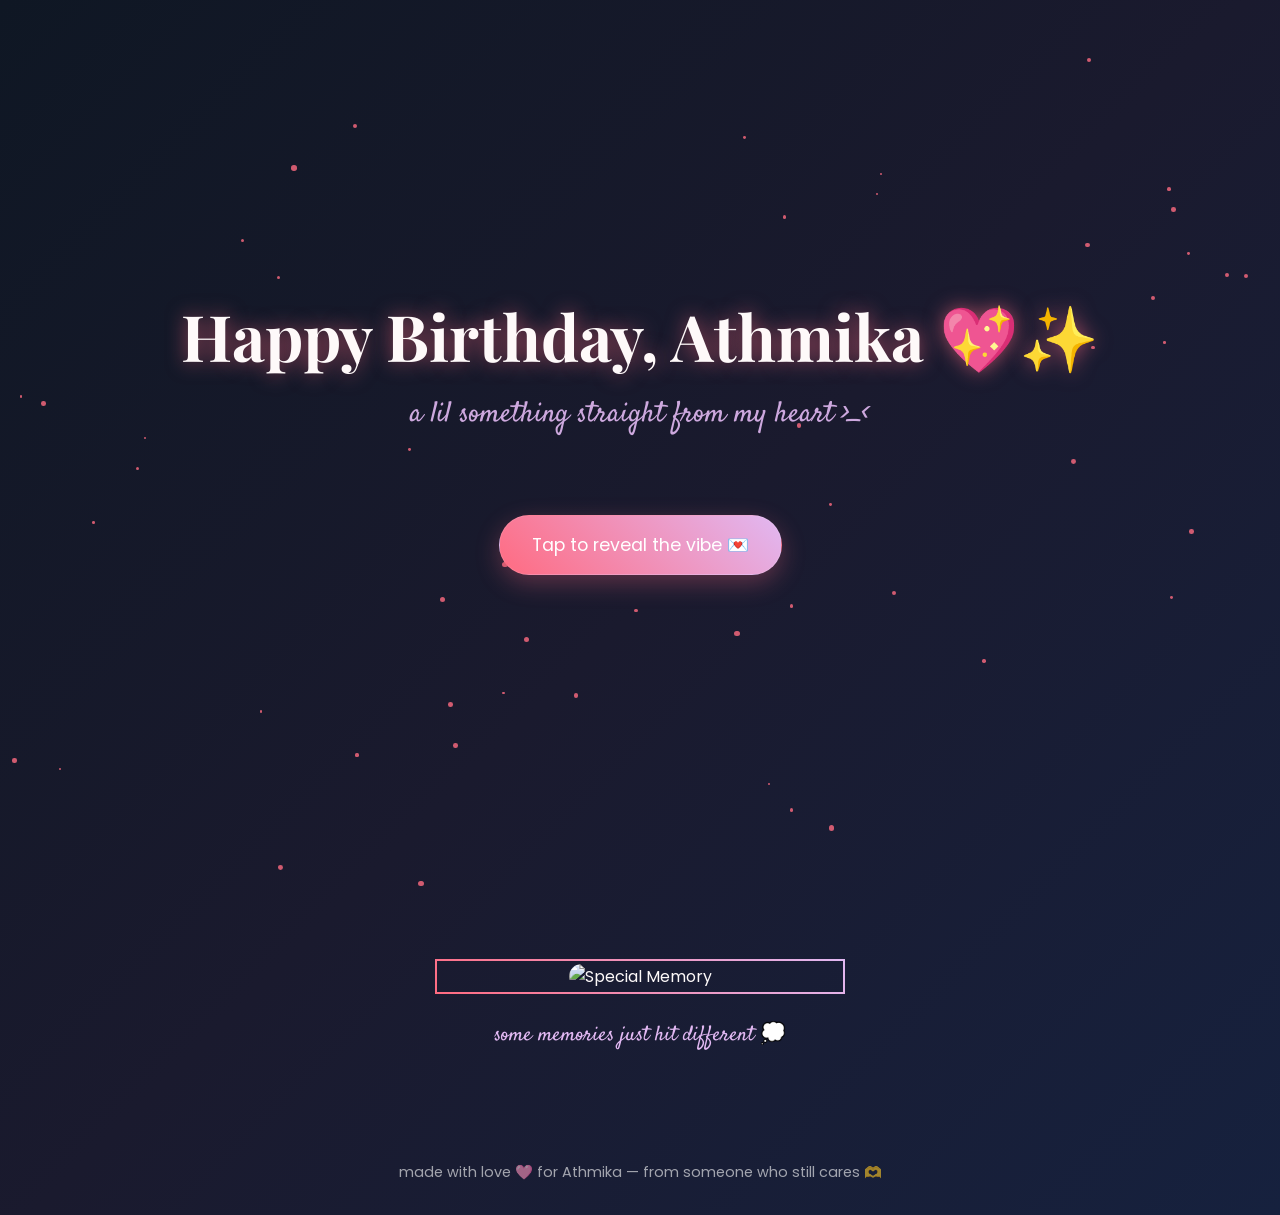
==== index.html @ b45abe1c "Add files via upload" ====
<!DOCTYPE html>
<html lang="en">
<head>
    <meta charset="UTF-8">
    <meta name="viewport" content="width=device-width, initial-scale=1.0">
    <title>Happy Birthday Athmika 💖</title>
    <link href="https://fonts.googleapis.com/css2?family=Playfair+Display:wght@400;700&family=Poppins:wght@300;400;600&family=Satisfy&display=swap" rel="stylesheet">
    <style>
        * {
            margin: 0;
            padding: 0;
            box-sizing: border-box;
        }

        body {
            font-family: 'Poppins', sans-serif;
            background: linear-gradient(135deg, #0f1724 0%, #1a1a2e 50%, #16213e 100%);
            color: #fef9f9;
            min-height: 100vh;
            overflow-x: hidden;
            position: relative;
        }

        /* Sparkle animation */
        .sparkle {
            position: absolute;
            width: 4px;
            height: 4px;
            background: rgba(255, 107, 129, 0.8);
            border-radius: 50%;
            pointer-events: none;
            animation: sparkle-float 3s ease-in-out infinite;
        }

        @keyframes sparkle-float {
            0%, 100% { transform: translateY(0) rotate(0deg); opacity: 1; }
            50% { transform: translateY(-20px) rotate(180deg); opacity: 0.5; }
        }

        /* Hero Section */
        .hero {
            min-height: 100vh;
            display: flex;
            flex-direction: column;
            justify-content: center;
            align-items: center;
            text-align: center;
            position: relative;
            padding: 2rem;
        }

        .hero-title {
            font-family: 'Playfair Display', serif;
            font-size: clamp(2.5rem, 5vw, 4rem);
            font-weight: 700;
            margin-bottom: 1rem;
            text-shadow: 0 0 20px rgba(255, 107, 129, 0.6);
            animation: glow-pulse 2s ease-in-out infinite alternate;
        }

        @keyframes glow-pulse {
            from { text-shadow: 0 0 20px rgba(255, 107, 129, 0.6); }
            to { text-shadow: 0 0 30px rgba(255, 107, 129, 0.8), 0 0 40px rgba(225, 184, 242, 0.6); }
        }

        .hero-subtitle {
            font-family: 'Satisfy', cursive;
            font-size: clamp(1.2rem, 2.5vw, 1.8rem);
            color: #e1b8f2;
            margin-bottom: 3rem;
            opacity: 0.9;
        }

        /* Reveal Button */
        .reveal-container {
            margin: 2rem 0;
        }

        .reveal-btn {
            background: linear-gradient(45deg, #ff6b81, #e1b8f2);
            border: none;
            padding: 1rem 2rem;
            font-family: 'Poppins', sans-serif;
            font-size: 1.1rem;
            color: white;
            border-radius: 50px;
            cursor: pointer;
            transition: all 0.3s ease;
            box-shadow: 0 8px 25px rgba(255, 107, 129, 0.3);
            backdrop-filter: blur(10px);
            border: 1px solid rgba(255, 255, 255, 0.1);
        }

        .reveal-btn:hover {
            transform: translateY(-2px);
            box-shadow: 0 12px 30px rgba(255, 107, 129, 0.4);
        }

        /* Message Container */
        .message-container {
            max-width: 600px;
            margin: 2rem auto;
            padding: 2rem;
            background: rgba(255, 255, 255, 0.05);
            border-radius: 20px;
            backdrop-filter: blur(20px);
            border: 1px solid rgba(255, 255, 255, 0.1);
            box-shadow: 0 8px 32px rgba(0, 0, 0, 0.3);
            display: none;
        }

        .typewriter {
            font-family: 'Poppins', sans-serif;
            font-size: 1.1rem;
            line-height: 1.6;
            color: #fef9f9;
            white-space: pre-wrap;
        }

        /* Photo Section */
        .photo-section {
            padding: 4rem 2rem;
            text-align: center;
        }

        .photo-frame {
            max-width: 400px;
            margin: 0 auto 2rem;
            position: relative;
        }

        .photo-frame img {
            width: 100%;
            height: auto;
            border-radius: 15px;
            filter: grayscale(20%);
            transition: all 0.3s ease;
        }

        .photo-frame:hover img {
            filter: grayscale(0%);
        }

        .photo-frame::before {
            content: '';
            position: absolute;
            top: -5px;
            left: -5px;
            right: -5px;
            bottom: -5px;
            border: 2px solid transparent;
            border-image: linear-gradient(45deg, #ff6b81, #e1b8f2) 1;
            border-radius: 20px;
            animation: border-glow 3s ease-in-out infinite alternate;
        }

        @keyframes border-glow {
            0% { filter: drop-shadow(0 0 10px rgba(255, 107, 129, 0.5)); }
            100% { filter: drop-shadow(0 0 20px rgba(225, 184, 242, 0.7)); }
        }

        .photo-caption {
            font-family: 'Satisfy', cursive;
            font-size: 1.3rem;
            color: #e1b8f2;
            margin-top: 1rem;
        }

        /* Confetti */
        .confetti {
            position: fixed;
            width: 10px;
            height: 10px;
            background: #ff6b81;
            z-index: 1000;
            animation: fall 3s linear forwards;
        }

        @keyframes fall {
            to { transform: translateY(100vh) rotate(360deg); opacity: 0; }
        }

        /* Footer */
        .footer {
            text-align: center;
            padding: 3rem 2rem 2rem;
            font-size: 0.9rem;
            color: rgba(255, 255, 255, 0.6);
        }

        /* Responsive */
        @media (max-width: 768px) {
            .hero {
                padding: 1rem;
            }
            
            .hero-title {
                font-size: clamp(2rem, 8vw, 3rem);
            }
            
            .message-container {
                padding: 1.5rem;
                margin: 1rem;
            }
        }
    </style>
</head>
<body>
    <!-- Sparkles will be generated by JS -->
    
    <section class="hero">
        <h1 class="hero-title">Happy Birthday, Athmika 💖✨</h1>
        <p class="hero-subtitle">a lil something straight from my heart >_<</p>
        
        <div class="reveal-container">
            <button class="reveal-btn" onclick="revealMessage()">Tap to reveal the vibe 💌</button>
        </div>
        
        <div class="message-container" id="messageContainer">
            <div class="typewriter" id="typewriter"></div>
        </div>
    </section>

    <section class="photo-section">
        <div class="photo-frame">
            <img src="https://via.placeholder.com/400x300/ff6b81/ffffff?text=Memory+Photo" alt="Special Memory">
        </div>
        <p class="photo-caption">some memories just hit different 💭</p>
    </section>

    <footer class="footer">
        made with love 🩷 for Athmika — from someone who still cares 🫶
    </footer>
    <audio id="romanticMusic" loop>
        <source src="love-romantic.mp3" type="audio/mpeg">
    </audio>
    <script>
        // Create sparkles
        function createSparkles() {
            const sparkleCount = 50;
            for (let i = 0; i < sparkleCount; i++) {
                const sparkle = document.createElement('div');
                sparkle.className = 'sparkle';
                sparkle.style.left = Math.random() * 100 + 'vw';
                sparkle.style.top = Math.random() * 100 + 'vh';
                sparkle.style.animationDelay = Math.random() * 3 + 's';
                sparkle.style.width = Math.random() * 4 + 2 + 'px';
                sparkle.style.height = sparkle.style.width;
                document.body.appendChild(sparkle);
            }
        }

        // Typewriter effect
        function typeWriter(text, element, speed = 30) {
            let i = 0;
            const timer = setInterval(() => {
                if (i < text.length) {
                    element.innerHTML += text.charAt(i);
                    i++;
                    element.scrollTop = element.scrollHeight;
                } else {
                    clearInterval(timer);
                }
            }, speed);
        }

        // Reveal message
        function revealMessage() {
            const messageContainer = document.getElementById('messageContainer');
            const typewriter = document.getElementById('typewriter');
            
            messageContainer.style.display = 'block';
            
            const message = `Hey Athmika, happy birthday 💗 I know things aren't the same between us, but I couldn't let your day slide without saying this — you still mean a lot to me. I hope this year brings you peace, glow-ups, and everything you dream of. You'll always be a special part of my story 🫶.`;
            
            typeWriter(message, typewriter);
            
            // Trigger confetti
            setTimeout(createConfetti, 1000);
            
            // Optional music
            playMusic();
        }

        // Create confetti
        function createConfetti() {
            const colors = ['#ff6b81', '#e1b8f2', '#fef9f9', '#ffd166', '#06d6a0'];
            for (let i = 0; i < 100; i++) {
                const confetti = document.createElement('div');
                confetti.className = 'confetti';
                confetti.style.left = Math.random() * 100 + 'vw';
                confetti.style.backgroundColor = colors[Math.floor(Math.random() * colors.length)];
                confetti.style.animationDuration = Math.random() * 3 + 2 + 's';
                confetti.style.width = Math.random() * 10 + 5 + 'px';
                confetti.style.height = confetti.style.width;
                document.body.appendChild(confetti);
                
                setTimeout(() => {
                    confetti.remove();
                }, 5000);
            }
        }

        // Play music (optional)
        document.addEventListener('DOMContentLoaded', () => {
    const audio = document.getElementById('romanticMusic');
    
    // Play music after user interaction (required by browsers)
    const playMusic = () => {
        audio.play().catch(e => console.log("Autoplay failed:", e));
        document.removeEventListener('click', playMusic); // Remove listener after first click
    };
    
    document.addEventListener('click', playMusic);
});

        // Initialize
        document.addEventListener('DOMContentLoaded', () => {
            createSparkles();
            
            // Add parallax effect to sparkles
            document.addEventListener('mousemove', (e) => {
                const sparkles = document.querySelectorAll('.sparkle');
                const x = e.clientX / window.innerWidth;
                const y = e.clientY / window.innerHeight;
                
                sparkles.forEach((sparkle, index) => {
                    const speed = (index % 10) * 0.5;
                    sparkle.style.transform = `translate(${x * speed}px, ${y * speed}px)`;
                });
            });
        });
    </script>
</body>
</html>
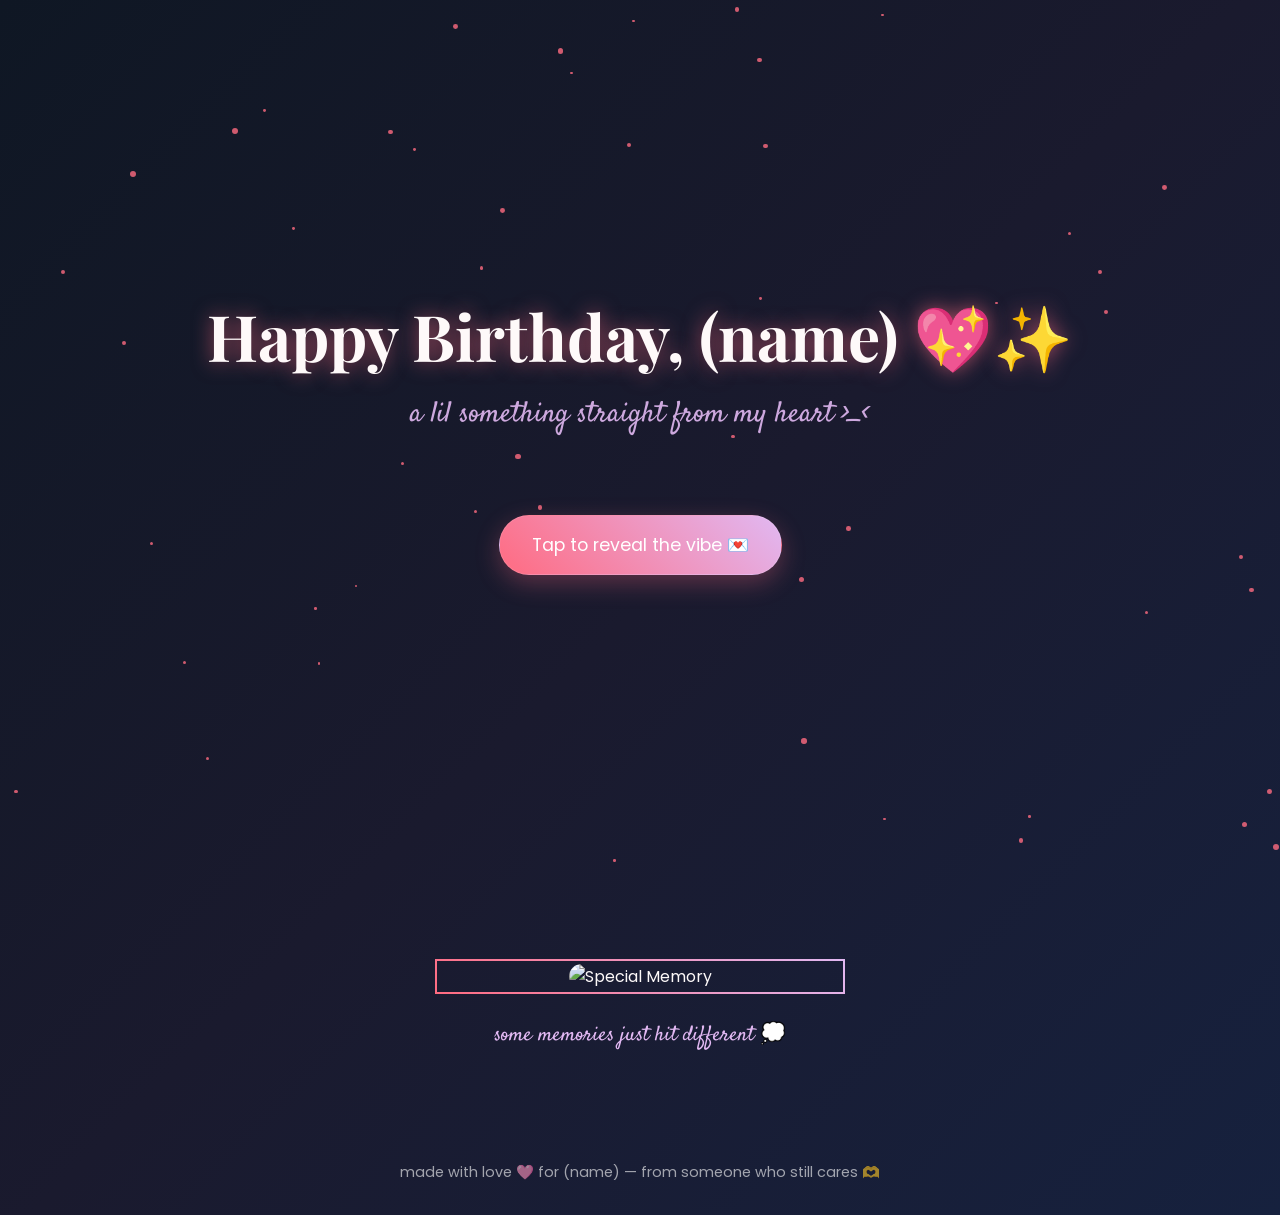
==== commit 1c628529: "Personalize birthday message for dynamic name" ====
--- a/index.html
+++ b/index.html
@@ -3,7 +3,7 @@
 <head>
     <meta charset="UTF-8">
     <meta name="viewport" content="width=device-width, initial-scale=1.0">
-    <title>Happy Birthday Athmika 💖</title>
+    <title>Happy Birthday (name) 💖</title>
     <link href="https://fonts.googleapis.com/css2?family=Playfair+Display:wght@400;700&family=Poppins:wght@300;400;600&family=Satisfy&display=swap" rel="stylesheet">
     <style>
         * {
@@ -209,7 +209,7 @@
     <!-- Sparkles will be generated by JS -->
     
     <section class="hero">
-        <h1 class="hero-title">Happy Birthday, Athmika 💖✨</h1>
+        <h1 class="hero-title">Happy Birthday, (name) 💖✨</h1>
         <p class="hero-subtitle">a lil something straight from my heart >_<</p>
         
         <div class="reveal-container">
@@ -229,7 +229,7 @@
     </section>
 
     <footer class="footer">
-        made with love 🩷 for Athmika — from someone who still cares 🫶
+        made with love 🩷 for (name) — from someone who still cares 🫶
     </footer>
     <audio id="romanticMusic" loop>
         <source src="love-romantic.mp3" type="audio/mpeg">
@@ -332,4 +332,4 @@
         });
     </script>
 </body>
-</html>+</html>
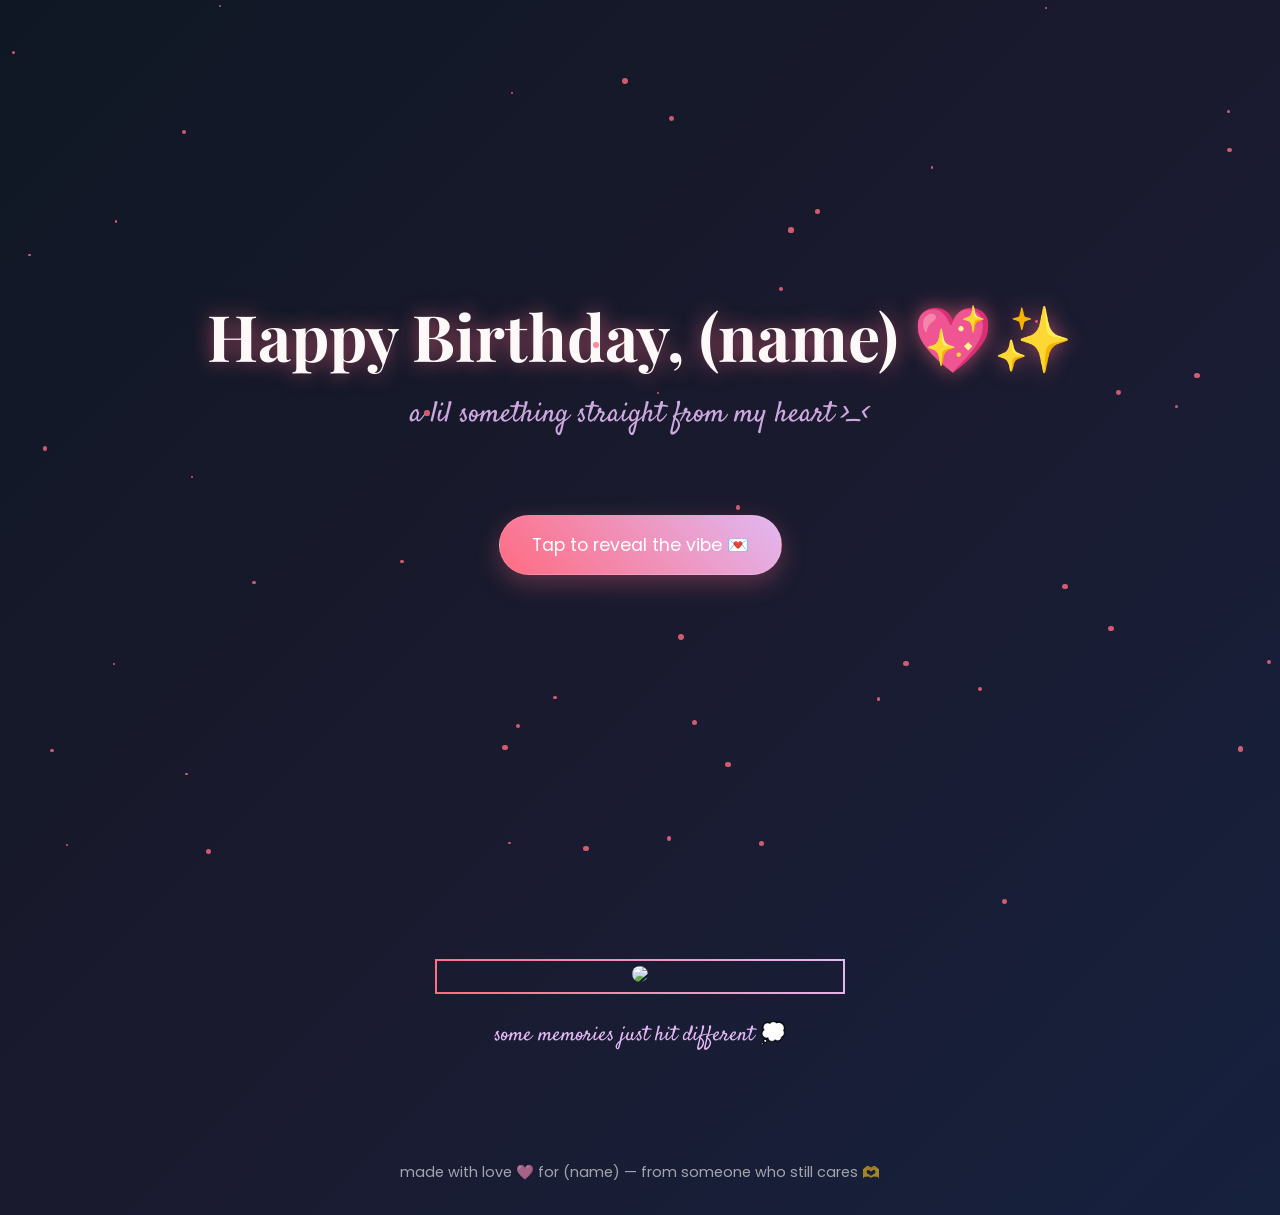
==== commit e1e523c9: "personalize birthday message" ====
--- a/index.html
+++ b/index.html
@@ -223,7 +223,7 @@
 
     <section class="photo-section">
         <div class="photo-frame">
-            <img src="https://via.placeholder.com/400x300/ff6b81/ffffff?text=Memory+Photo" alt="Special Memory">
+            <img src="https://i.pinimg.com/originals/85/1d/57/851d571c40a0a845be22ad8ea5576103.jpg">
         </div>
         <p class="photo-caption">some memories just hit different 💭</p>
     </section>
@@ -271,7 +271,7 @@
             
             messageContainer.style.display = 'block';
             
-            const message = `Hey Athmika, happy birthday 💗 I know things aren't the same between us, but I couldn't let your day slide without saying this — you still mean a lot to me. I hope this year brings you peace, glow-ups, and everything you dream of. You'll always be a special part of my story 🫶.`;
+            const message = `Hey (name), happy birthday 💗 I know things aren't the same between us, but I couldn't let your day slide without saying this — you still mean a lot to me. I hope this year brings you peace, glow-ups, and everything you dream of. You'll always be a special part of my story 🫶.`;
             
             typeWriter(message, typewriter);
             
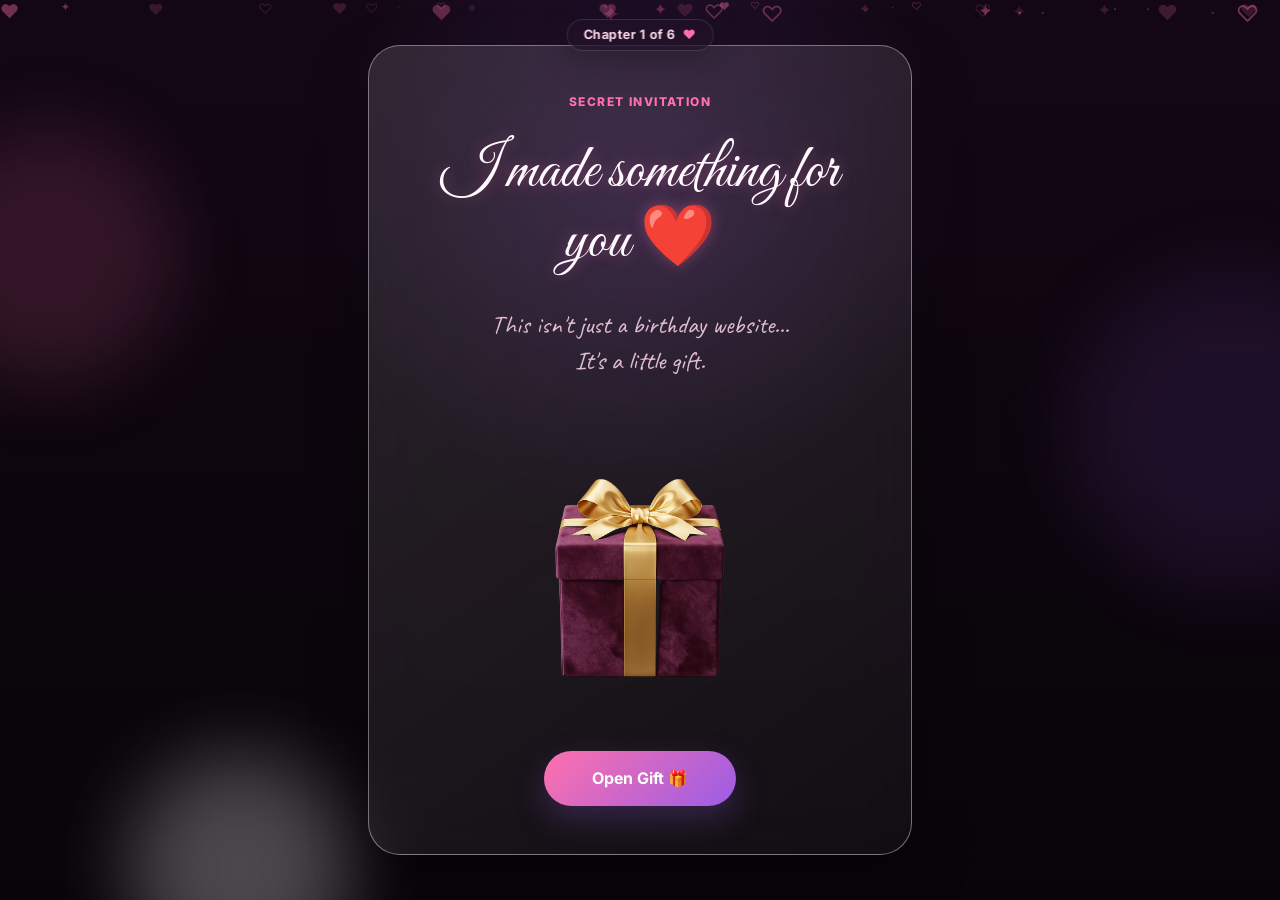
==== commit ea1ee052: "✨ Improve mobile experience, game logic, ending animations and emotional flow" ====
--- a/index.html
+++ b/index.html
@@ -1,335 +1,44 @@
 <!DOCTYPE html>
 <html lang="en">
-<head>
-    <meta charset="UTF-8">
-    <meta name="viewport" content="width=device-width, initial-scale=1.0">
-    <title>Happy Birthday (name) 💖</title>
-    <link href="https://fonts.googleapis.com/css2?family=Playfair+Display:wght@400;700&family=Poppins:wght@300;400;600&family=Satisfy&display=swap" rel="stylesheet">
-    <style>
-        * {
-            margin: 0;
-            padding: 0;
-            box-sizing: border-box;
-        }
+  <head>
+    <meta charset="UTF-8" />
+    <meta name="viewport" content="width=device-width, initial-scale=1.0" />
+    <meta
+      name="description"
+      content="I made something for you - A handcrafted emotional birthday gift journey."
+    />
+    <title>I Made Something For You ❤️</title>
+    <link rel="preconnect" href="https://fonts.googleapis.com" />
+    <link rel="preconnect" href="https://fonts.gstatic.com" crossorigin />
+    <link
+      href="https://fonts.googleapis.com/css2?family=Caveat:wght@500;600;700&family=Great+Vibes&family=Inter:wght@400;500;600;700;800&display=swap"
+      rel="stylesheet"
+    />
+    <link rel="stylesheet" href="css/shared.css" />
+    <link rel="stylesheet" href="css/invitation.css" />
+  </head>
+  <body class="is-dark">
+    <main class="journey" data-chapter="1">
+      <section class="invitation-level" aria-label="Secret invitation">
+        <div class="invitation-card">
+          <p class="level-kicker">Secret invitation</p>
+          <h1>I made something for you ❤️</h1>
+          <p class="soft-copy">This isn't just a birthday website... It's a little gift.</p>
+          
+          <button id="openGiftButton" class="gift-button" type="button" aria-label="Open gift">
+            <span class="luxury-gift" aria-hidden="true">
+              <span class="gift-glow"></span>
+              <img src="luxury_gift_box.png" class="gift-slice gift-lid-img" alt="" />
+              <img src="luxury_gift_box.png" class="gift-slice gift-body-img" alt="" />
+            </span>
+            <span class="primary-button">Open Gift 🎁</span>
+          </button>
+        </div>
+      </section>
+    </main>
 
-        body {
-            font-family: 'Poppins', sans-serif;
-            background: linear-gradient(135deg, #0f1724 0%, #1a1a2e 50%, #16213e 100%);
-            color: #fef9f9;
-            min-height: 100vh;
-            overflow-x: hidden;
-            position: relative;
-        }
-
-        /* Sparkle animation */
-        .sparkle {
-            position: absolute;
-            width: 4px;
-            height: 4px;
-            background: rgba(255, 107, 129, 0.8);
-            border-radius: 50%;
-            pointer-events: none;
-            animation: sparkle-float 3s ease-in-out infinite;
-        }
-
-        @keyframes sparkle-float {
-            0%, 100% { transform: translateY(0) rotate(0deg); opacity: 1; }
-            50% { transform: translateY(-20px) rotate(180deg); opacity: 0.5; }
-        }
-
-        /* Hero Section */
-        .hero {
-            min-height: 100vh;
-            display: flex;
-            flex-direction: column;
-            justify-content: center;
-            align-items: center;
-            text-align: center;
-            position: relative;
-            padding: 2rem;
-        }
-
-        .hero-title {
-            font-family: 'Playfair Display', serif;
-            font-size: clamp(2.5rem, 5vw, 4rem);
-            font-weight: 700;
-            margin-bottom: 1rem;
-            text-shadow: 0 0 20px rgba(255, 107, 129, 0.6);
-            animation: glow-pulse 2s ease-in-out infinite alternate;
-        }
-
-        @keyframes glow-pulse {
-            from { text-shadow: 0 0 20px rgba(255, 107, 129, 0.6); }
-            to { text-shadow: 0 0 30px rgba(255, 107, 129, 0.8), 0 0 40px rgba(225, 184, 242, 0.6); }
-        }
-
-        .hero-subtitle {
-            font-family: 'Satisfy', cursive;
-            font-size: clamp(1.2rem, 2.5vw, 1.8rem);
-            color: #e1b8f2;
-            margin-bottom: 3rem;
-            opacity: 0.9;
-        }
-
-        /* Reveal Button */
-        .reveal-container {
-            margin: 2rem 0;
-        }
-
-        .reveal-btn {
-            background: linear-gradient(45deg, #ff6b81, #e1b8f2);
-            border: none;
-            padding: 1rem 2rem;
-            font-family: 'Poppins', sans-serif;
-            font-size: 1.1rem;
-            color: white;
-            border-radius: 50px;
-            cursor: pointer;
-            transition: all 0.3s ease;
-            box-shadow: 0 8px 25px rgba(255, 107, 129, 0.3);
-            backdrop-filter: blur(10px);
-            border: 1px solid rgba(255, 255, 255, 0.1);
-        }
-
-        .reveal-btn:hover {
-            transform: translateY(-2px);
-            box-shadow: 0 12px 30px rgba(255, 107, 129, 0.4);
-        }
-
-        /* Message Container */
-        .message-container {
-            max-width: 600px;
-            margin: 2rem auto;
-            padding: 2rem;
-            background: rgba(255, 255, 255, 0.05);
-            border-radius: 20px;
-            backdrop-filter: blur(20px);
-            border: 1px solid rgba(255, 255, 255, 0.1);
-            box-shadow: 0 8px 32px rgba(0, 0, 0, 0.3);
-            display: none;
-        }
-
-        .typewriter {
-            font-family: 'Poppins', sans-serif;
-            font-size: 1.1rem;
-            line-height: 1.6;
-            color: #fef9f9;
-            white-space: pre-wrap;
-        }
-
-        /* Photo Section */
-        .photo-section {
-            padding: 4rem 2rem;
-            text-align: center;
-        }
-
-        .photo-frame {
-            max-width: 400px;
-            margin: 0 auto 2rem;
-            position: relative;
-        }
-
-        .photo-frame img {
-            width: 100%;
-            height: auto;
-            border-radius: 15px;
-            filter: grayscale(20%);
-            transition: all 0.3s ease;
-        }
-
-        .photo-frame:hover img {
-            filter: grayscale(0%);
-        }
-
-        .photo-frame::before {
-            content: '';
-            position: absolute;
-            top: -5px;
-            left: -5px;
-            right: -5px;
-            bottom: -5px;
-            border: 2px solid transparent;
-            border-image: linear-gradient(45deg, #ff6b81, #e1b8f2) 1;
-            border-radius: 20px;
-            animation: border-glow 3s ease-in-out infinite alternate;
-        }
-
-        @keyframes border-glow {
-            0% { filter: drop-shadow(0 0 10px rgba(255, 107, 129, 0.5)); }
-            100% { filter: drop-shadow(0 0 20px rgba(225, 184, 242, 0.7)); }
-        }
-
-        .photo-caption {
-            font-family: 'Satisfy', cursive;
-            font-size: 1.3rem;
-            color: #e1b8f2;
-            margin-top: 1rem;
-        }
-
-        /* Confetti */
-        .confetti {
-            position: fixed;
-            width: 10px;
-            height: 10px;
-            background: #ff6b81;
-            z-index: 1000;
-            animation: fall 3s linear forwards;
-        }
-
-        @keyframes fall {
-            to { transform: translateY(100vh) rotate(360deg); opacity: 0; }
-        }
-
-        /* Footer */
-        .footer {
-            text-align: center;
-            padding: 3rem 2rem 2rem;
-            font-size: 0.9rem;
-            color: rgba(255, 255, 255, 0.6);
-        }
-
-        /* Responsive */
-        @media (max-width: 768px) {
-            .hero {
-                padding: 1rem;
-            }
-            
-            .hero-title {
-                font-size: clamp(2rem, 8vw, 3rem);
-            }
-            
-            .message-container {
-                padding: 1.5rem;
-                margin: 1rem;
-            }
-        }
-    </style>
-</head>
-<body>
-    <!-- Sparkles will be generated by JS -->
-    
-    <section class="hero">
-        <h1 class="hero-title">Happy Birthday, (name) 💖✨</h1>
-        <p class="hero-subtitle">a lil something straight from my heart >_<</p>
-        
-        <div class="reveal-container">
-            <button class="reveal-btn" onclick="revealMessage()">Tap to reveal the vibe 💌</button>
-        </div>
-        
-        <div class="message-container" id="messageContainer">
-            <div class="typewriter" id="typewriter"></div>
-        </div>
-    </section>
-
-    <section class="photo-section">
-        <div class="photo-frame">
-            <img src="https://i.pinimg.com/originals/85/1d/57/851d571c40a0a845be22ad8ea5576103.jpg">
-        </div>
-        <p class="photo-caption">some memories just hit different 💭</p>
-    </section>
-
-    <footer class="footer">
-        made with love 🩷 for (name) — from someone who still cares 🫶
-    </footer>
-    <audio id="romanticMusic" loop>
-        <source src="love-romantic.mp3" type="audio/mpeg">
-    </audio>
-    <script>
-        // Create sparkles
-        function createSparkles() {
-            const sparkleCount = 50;
-            for (let i = 0; i < sparkleCount; i++) {
-                const sparkle = document.createElement('div');
-                sparkle.className = 'sparkle';
-                sparkle.style.left = Math.random() * 100 + 'vw';
-                sparkle.style.top = Math.random() * 100 + 'vh';
-                sparkle.style.animationDelay = Math.random() * 3 + 's';
-                sparkle.style.width = Math.random() * 4 + 2 + 'px';
-                sparkle.style.height = sparkle.style.width;
-                document.body.appendChild(sparkle);
-            }
-        }
-
-        // Typewriter effect
-        function typeWriter(text, element, speed = 30) {
-            let i = 0;
-            const timer = setInterval(() => {
-                if (i < text.length) {
-                    element.innerHTML += text.charAt(i);
-                    i++;
-                    element.scrollTop = element.scrollHeight;
-                } else {
-                    clearInterval(timer);
-                }
-            }, speed);
-        }
-
-        // Reveal message
-        function revealMessage() {
-            const messageContainer = document.getElementById('messageContainer');
-            const typewriter = document.getElementById('typewriter');
-            
-            messageContainer.style.display = 'block';
-            
-            const message = `Hey (name), happy birthday 💗 I know things aren't the same between us, but I couldn't let your day slide without saying this — you still mean a lot to me. I hope this year brings you peace, glow-ups, and everything you dream of. You'll always be a special part of my story 🫶.`;
-            
-            typeWriter(message, typewriter);
-            
-            // Trigger confetti
-            setTimeout(createConfetti, 1000);
-            
-            // Optional music
-            playMusic();
-        }
-
-        // Create confetti
-        function createConfetti() {
-            const colors = ['#ff6b81', '#e1b8f2', '#fef9f9', '#ffd166', '#06d6a0'];
-            for (let i = 0; i < 100; i++) {
-                const confetti = document.createElement('div');
-                confetti.className = 'confetti';
-                confetti.style.left = Math.random() * 100 + 'vw';
-                confetti.style.backgroundColor = colors[Math.floor(Math.random() * colors.length)];
-                confetti.style.animationDuration = Math.random() * 3 + 2 + 's';
-                confetti.style.width = Math.random() * 10 + 5 + 'px';
-                confetti.style.height = confetti.style.width;
-                document.body.appendChild(confetti);
-                
-                setTimeout(() => {
-                    confetti.remove();
-                }, 5000);
-            }
-        }
-
-        // Play music (optional)
-        document.addEventListener('DOMContentLoaded', () => {
-    const audio = document.getElementById('romanticMusic');
-    
-    // Play music after user interaction (required by browsers)
-    const playMusic = () => {
-        audio.play().catch(e => console.log("Autoplay failed:", e));
-        document.removeEventListener('click', playMusic); // Remove listener after first click
-    };
-    
-    document.addEventListener('click', playMusic);
-});
-
-        // Initialize
-        document.addEventListener('DOMContentLoaded', () => {
-            createSparkles();
-            
-            // Add parallax effect to sparkles
-            document.addEventListener('mousemove', (e) => {
-                const sparkles = document.querySelectorAll('.sparkle');
-                const x = e.clientX / window.innerWidth;
-                const y = e.clientY / window.innerHeight;
-                
-                sparkles.forEach((sparkle, index) => {
-                    const speed = (index % 10) * 0.5;
-                    sparkle.style.transform = `translate(${x * speed}px, ${y * speed}px)`;
-                });
-            });
-        });
-    </script>
-</body>
+    <script src="js/config.js"></script>
+    <script src="js/shared.js"></script>
+    <script src="js/invitation.js"></script>
+  </body>
 </html>
--- a/css/shared.css
+++ b/css/shared.css
@@ -0,0 +1,295 @@
+:root {
+  --pink: #ff70ad;
+  --blush: #ffd8ea;
+  --lavender: #d9b8ff;
+  --purple: #9b5de5;
+  --deep: #140816;
+  --deep-soft: #211126;
+  --paper: #fffaf5;
+  --ink: #3e2647;
+  --muted: #806888;
+  --white: #fffaff;
+  --glass: rgba(255, 255, 255, 0.22);
+  --glass-border: rgba(255, 255, 255, 0.4);
+  --shadow: 0 1.8rem 4.5rem rgba(90, 35, 110, 0.18);
+}
+
+* {
+  box-sizing: border-box;
+}
+
+html {
+  scroll-behavior: smooth;
+  height: 100%;
+}
+
+body {
+  margin: 0;
+  min-height: 100svh;
+  overflow-x: hidden;
+  color: var(--ink);
+  font-family: "Inter", system-ui, -apple-system, sans-serif;
+  background:
+    radial-gradient(circle at 16% 12%, rgba(255, 216, 234, 0.9), transparent 20rem),
+    radial-gradient(circle at 84% 6%, rgba(217, 184, 255, 0.72), transparent 22rem),
+    linear-gradient(145deg, #fff8fc 0%, #ffe5f2 46%, #f4e5ff 100%);
+  transition: background 1s ease;
+}
+
+body.is-dark {
+  color: var(--white);
+  background:
+    radial-gradient(circle at 50% 20%, rgba(155, 93, 229, 0.18), transparent 20rem),
+    linear-gradient(180deg, #130714 0%, #080509 100%);
+}
+
+button, a {
+  font: inherit;
+  color: inherit;
+  text-decoration: none;
+}
+
+/* Ambient Layer */
+.ambient,
+.particle-layer {
+  position: fixed;
+  inset: 0;
+  overflow: hidden;
+  pointer-events: none;
+}
+
+.ambient {
+  z-index: 0;
+}
+
+.particle-layer {
+  z-index: 1;
+}
+
+.aura {
+  position: absolute;
+  border-radius: 999px;
+  filter: blur(40px);
+  opacity: 0.6;
+  animation: auraDrift 16s ease-in-out infinite alternate;
+}
+
+.aura-one {
+  width: 16rem;
+  height: 16rem;
+  left: -5rem;
+  top: 8rem;
+  background: rgba(255, 112, 173, 0.3);
+}
+
+.aura-two {
+  width: 20rem;
+  height: 20rem;
+  right: -7rem;
+  top: 25%;
+  background: rgba(155, 93, 229, 0.24);
+  animation-delay: -4s;
+}
+
+.aura-three {
+  width: 14rem;
+  height: 14rem;
+  left: 20%;
+  bottom: -5rem;
+  background: rgba(255, 255, 255, 0.6);
+  animation-delay: -8s;
+}
+
+.particle {
+  position: absolute;
+  color: rgba(255, 112, 173, 0.6);
+  font-size: 0.85rem;
+  animation: floatParticle linear infinite;
+}
+
+/* Glassmorphism Capsule Button */
+.primary-button,
+.secondary-button {
+  min-width: 12rem;
+  min-height: 3.4rem;
+  display: inline-flex;
+  align-items: center;
+  justify-content: center;
+  gap: 0.5rem;
+  border: 0;
+  border-radius: 999px;
+  color: white;
+  font-weight: 700;
+  font-size: 1rem;
+  background: linear-gradient(135deg, var(--pink), var(--purple));
+  box-shadow: 0 0.8rem 2rem rgba(155, 93, 229, 0.25);
+  cursor: pointer;
+  transition: transform 0.3s cubic-bezier(0.175, 0.885, 0.32, 1.275), box-shadow 0.3s ease;
+  user-select: none;
+}
+
+.primary-button:hover,
+.secondary-button:hover {
+  transform: translateY(-3px) scale(1.03);
+  box-shadow: 0 1.2rem 2.5rem rgba(155, 93, 229, 0.35);
+}
+
+.primary-button:active,
+.secondary-button:active {
+  transform: translateY(-1px) scale(0.98);
+}
+
+.secondary-button:focus-visible,
+.primary-button:focus-visible {
+  outline: 3px solid rgba(155, 93, 229, 0.48);
+  outline-offset: 6px;
+}
+
+/* Progress Indicator */
+.progress-indicator {
+  position: fixed;
+  top: 1.2rem;
+  left: 50%;
+  transform: translateX(-50%);
+  z-index: 1000;
+  display: flex;
+  align-items: center;
+  gap: 0.5rem;
+  padding: 0.45rem 1rem;
+  border-radius: 999px;
+  background: rgba(255, 255, 255, 0.25);
+  border: 1px solid rgba(255, 255, 255, 0.4);
+  backdrop-filter: blur(16px);
+  -webkit-backdrop-filter: blur(16px);
+  box-shadow: 0 0.5rem 2rem rgba(90, 35, 110, 0.08);
+  font-size: 0.8rem;
+  font-weight: 700;
+  color: #724c7a;
+  letter-spacing: 0.03em;
+  pointer-events: none;
+  animation: arriveSoftly 800ms ease both;
+}
+
+body.is-dark .progress-indicator {
+  color: var(--blush);
+  background: rgba(33, 17, 38, 0.5);
+  border: 1px solid rgba(255, 255, 255, 0.12);
+  box-shadow: 0 0.5rem 2rem rgba(0, 0, 0, 0.3);
+}
+
+/* Page Transition Overlay */
+.page-transition-overlay {
+  position: fixed;
+  inset: 0;
+  background: #140816;
+  z-index: 9999;
+  opacity: 1; /* Starts full screen cover, fades out on load */
+  pointer-events: all;
+  transition: opacity 0.8s cubic-bezier(0.25, 1, 0.5, 1);
+}
+
+.page-transition-overlay.is-loaded {
+  opacity: 0;
+  pointer-events: none;
+}
+
+.page-transition-overlay.is-exiting {
+  opacity: 1;
+  pointer-events: all;
+}
+
+/* Main Container Transition */
+main.journey {
+  position: relative;
+  z-index: 2;
+  opacity: 0;
+  transform: translateY(15px);
+  transition: opacity 0.8s cubic-bezier(0.25, 1, 0.5, 1), transform 0.8s cubic-bezier(0.25, 1, 0.5, 1);
+}
+
+main.journey.is-active {
+  opacity: 1;
+  transform: translateY(0);
+}
+
+/* Ambient Animations */
+@keyframes auraDrift {
+  0% {
+    transform: translate3d(0, 0, 0) scale(1);
+  }
+  100% {
+    transform: translate3d(1.5rem, -1.5rem, 0) scale(1.08);
+  }
+}
+
+@keyframes floatParticle {
+  from {
+    opacity: 0;
+    transform: translateY(105vh) rotate(0deg);
+  }
+  15%, 85% {
+    opacity: 0.8;
+  }
+  to {
+    opacity: 0;
+    transform: translateY(-10vh) rotate(360deg);
+  }
+}
+
+@keyframes arriveSoftly {
+  from {
+    opacity: 0;
+    transform: translate(-50%, -10px);
+  }
+  to {
+    opacity: 1;
+    transform: translate(-50%, 0);
+  }
+}
+
+/* Base mobile-first aura sizes */
+.aura-one {
+  width: 10rem;
+  height: 10rem;
+  left: -3rem;
+  top: 5rem;
+  background: rgba(255, 112, 173, 0.25);
+}
+
+.aura-two {
+  width: 12rem;
+  height: 12rem;
+  right: -4rem;
+  top: 30%;
+  background: rgba(155, 93, 229, 0.2);
+  animation-delay: -4s;
+}
+
+.aura-three {
+  width: 8rem;
+  height: 8rem;
+  left: 10%;
+  bottom: -3rem;
+  background: rgba(255, 255, 255, 0.45);
+  animation-delay: -8s;
+}
+
+/* Tablet & Desktop upscale */
+@media (min-width: 768px) {
+  .aura-one { width: 16rem; height: 16rem; left: -5rem; top: 8rem; }
+  .aura-two { width: 20rem; height: 20rem; right: -7rem; }
+  .aura-three { width: 14rem; height: 14rem; bottom: -5rem; }
+}
+
+/* Respect user preferences for reduced motion */
+@media (prefers-reduced-motion: reduce) {
+  *, ::before, ::after {
+    animation-delay: -1ms !important;
+    animation-duration: 1ms !important;
+    animation-iteration-count: 1 !important;
+    background-attachment: initial !important;
+    scroll-behavior: auto !important;
+    transition-duration: 0s !important;
+    transition-delay: 0s !important;
+  }
+}
--- a/css/invitation.css
+++ b/css/invitation.css
@@ -0,0 +1,193 @@
+.invitation-level {
+  min-height: 100svh;
+  display: grid;
+  place-items: center;
+  padding: 1rem;
+  position: relative;
+  z-index: 2;
+}
+
+.invitation-card {
+  width: min(100%, 24rem);
+  min-height: auto;
+  display: flex;
+  flex-direction: column;
+  justify-content: center;
+  align-items: center;
+  gap: clamp(1.2rem, 5vw, 1.8rem);
+  padding: clamp(1.5rem, 6vw, 3rem) clamp(1.2rem, 5vw, 2.2rem);
+  text-align: center;
+  border-radius: 2rem;
+  border: 1px solid var(--glass-border);
+  background: linear-gradient(145deg, rgba(255, 255, 255, 0.12), rgba(255, 255, 255, 0.04));
+  box-shadow: 0 1.5rem 3.5rem rgba(0, 0, 0, 0.35);
+  backdrop-filter: blur(28px);
+  -webkit-backdrop-filter: blur(28px);
+  animation: cardArrive 1.2s cubic-bezier(0.25, 1, 0.5, 1) both;
+}
+
+.level-kicker {
+  margin: 0;
+  color: var(--pink);
+  font-size: 0.75rem;
+  font-weight: 800;
+  letter-spacing: 0.12em;
+  text-transform: uppercase;
+}
+
+h1 {
+  font-family: "Great Vibes", cursive;
+  font-size: clamp(2.4rem, 11vw, 3.8rem);
+  font-weight: 400;
+  margin: 0;
+  line-height: 1.15;
+  color: var(--white);
+  text-shadow: 0 0 15px rgba(255, 112, 173, 0.35);
+}
+
+.soft-copy {
+  margin: 0;
+  color: var(--blush);
+  opacity: 0.85;
+  font-size: clamp(1.3rem, 5vw, 1.6rem);
+  line-height: 1.4;
+  max-width: 25ch;
+  font-family: "Caveat", cursive;
+}
+
+.gift-button {
+  display: flex;
+  flex-direction: column;
+  align-items: center;
+  gap: clamp(1rem, 4vw, 1.5rem);
+  border: 0;
+  background: transparent;
+  cursor: pointer;
+  margin-top: 0.5rem;
+  padding: 0;
+  width: 100%;
+}
+
+/* Premium Luxury Sliced Gift Box Container */
+.luxury-gift {
+  position: relative;
+  display: block;
+  width: clamp(12rem, 48vw, 15.5rem);
+  height: clamp(12rem, 48vw, 15.5rem);
+  aspect-ratio: 1;
+  margin: 0 auto;
+}
+
+.gift-slice {
+  position: absolute;
+  inset: 0;
+  width: 100%;
+  height: 100%;
+  object-fit: contain;
+  transition: transform 1.8s cubic-bezier(0.25, 1, 0.3, 1), opacity 1.4s ease;
+  pointer-events: none;
+}
+
+/* Precise Slice Coordinates based on gold bow & box structure */
+.gift-lid-img {
+  clip-path: inset(0 0 48.5% 0); /* Holds top 51.5% (the lid and the golden bow) */
+  z-index: 3;
+  transform-origin: 15% 50%;
+}
+
+.gift-body-img {
+  clip-path: inset(51.5% 0 0 0); /* Holds bottom 48.5% (the velvet body) */
+  z-index: 1;
+}
+
+/* Warm Golden Glow from Inside */
+.gift-glow {
+  position: absolute;
+  top: 51.5%;
+  left: 50%;
+  transform: translate(-50%, -50%) scale(0.1);
+  width: 60%;
+  height: 35%;
+  border-radius: 50%;
+  background: radial-gradient(circle, rgba(255, 195, 75, 0.95) 0%, rgba(255, 112, 173, 0.4) 45%, transparent 70%);
+  filter: blur(8px);
+  opacity: 0;
+  z-index: 2;
+  transition: transform 2s cubic-bezier(0.25, 1, 0.3, 1), opacity 1.5s ease;
+  pointer-events: none;
+}
+
+/* Sparkles upward drift animation */
+.gold-sparkle {
+  position: absolute;
+  top: 50%;
+  left: 50%;
+  transform: translate(-50%, -50%);
+  pointer-events: none;
+  z-index: 4;
+  opacity: 0;
+  text-shadow: 0 0 5px currentColor, 0 0 10px currentColor;
+  animation: floatSparkle cubic-bezier(0.25, 1, 0.5, 1) forwards;
+}
+
+/* Opening Animations */
+.gift-button.is-open .gift-lid-img {
+  /* Ribbon loosens and lid slowly lifts away to the side */
+  transform: translate(-2.2rem, -5rem) rotate(-18deg) scale(0.92);
+  opacity: 0;
+}
+
+.gift-button.is-open .gift-body-img {
+  transform: translateY(0.4rem);
+  opacity: 0.8;
+}
+
+.gift-button.is-open .gift-glow {
+  opacity: 1;
+  transform: translate(-50%, -50%) scale(2.2);
+}
+
+/* Upscale layouts for desktop/tablets */
+@media (min-width: 768px) {
+  .invitation-card {
+    width: min(92vw, 34rem);
+    min-height: min(42rem, 80svh);
+    padding: 3rem 2.5rem;
+    gap: 1.8rem;
+  }
+  
+  .luxury-gift {
+    width: 19rem;
+    height: 19rem;
+  }
+  
+  .gift-button {
+    margin-top: 1rem;
+  }
+}
+
+@keyframes cardArrive {
+  from {
+    opacity: 0;
+    transform: translateY(-12px);
+  }
+  to {
+    opacity: 1;
+    transform: translateY(0);
+  }
+}
+
+@keyframes floatSparkle {
+  0% {
+    opacity: 0;
+    transform: translate(calc(-50% + var(--startX)), calc(-50% + var(--startY))) scale(0.2);
+  }
+  15% {
+    opacity: 1;
+    transform: translate(calc(-50% + var(--startX)), calc(-50% + var(--startY))) scale(1.3);
+  }
+  100% {
+    opacity: 0;
+    transform: translate(calc(-50% + var(--startX) + var(--moveX)), calc(-50% + var(--startY) + var(--moveY))) scale(0.3) rotate(220deg);
+  }
+}
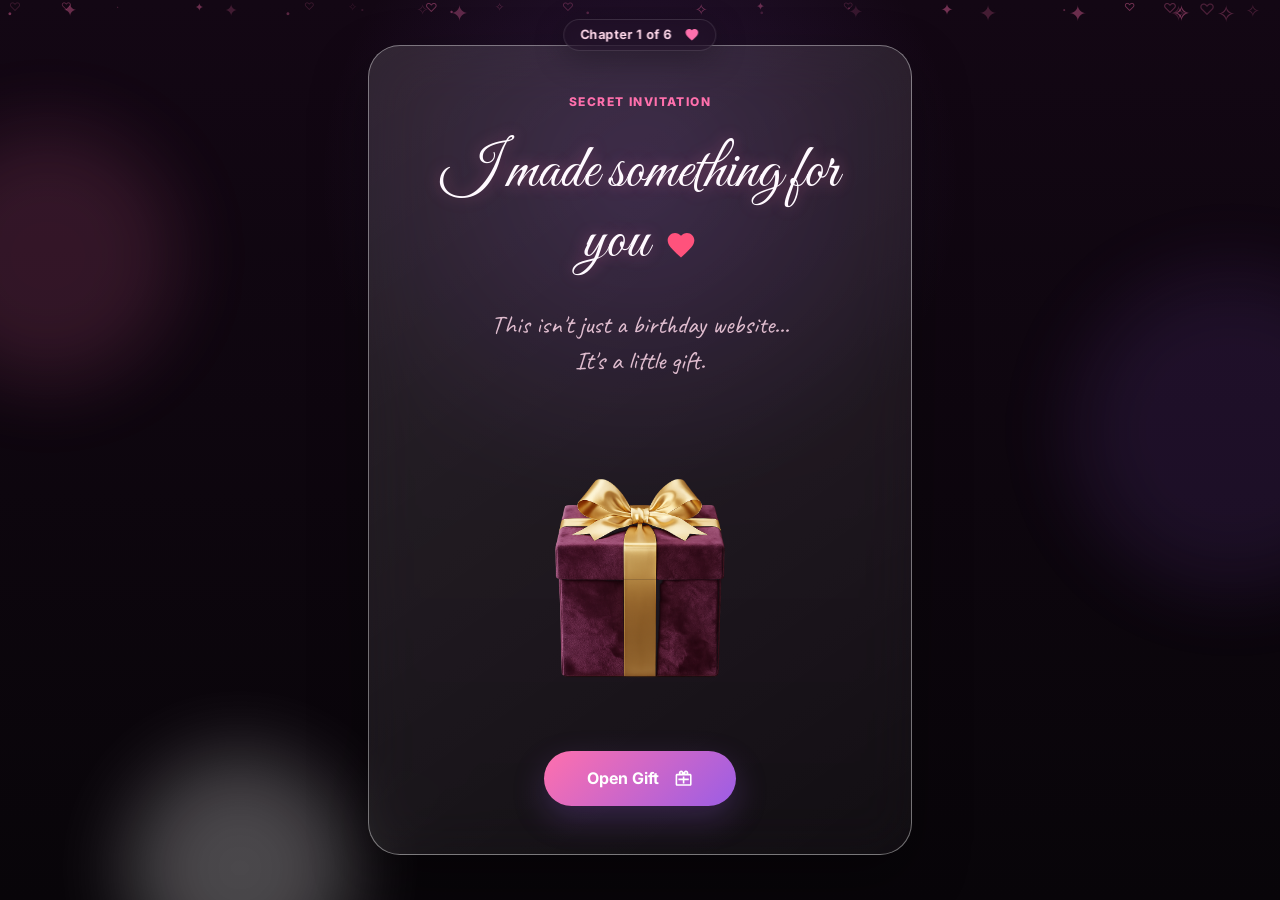
==== commit 70f27565: "✨ Replace all emojis with premium custom SVG icons" ====
--- a/index.html
+++ b/index.html
@@ -22,7 +22,10 @@
       <section class="invitation-level" aria-label="Secret invitation">
         <div class="invitation-card">
           <p class="level-kicker">Secret invitation</p>
-          <h1>I made something for you ❤️</h1>
+          <h1>
+            I made something for you
+            <span style="color: #ff527c; display: inline-flex; align-items: center; vertical-align: middle; margin-left: 0.35rem; margin-top: -0.2rem;"><svg viewBox="0 0 24 24" fill="currentColor" style="width: 2rem; height: 2rem;"><path d="M12 21.35l-1.45-1.32C5.4 15.36 2 12.28 2 8.5 2 5.42 4.42 3 7.5 3c1.74 0 3.41.81 4.5 2.09C13.09 3.81 14.76 3 16.5 3 19.58 3 22 5.42 22 8.5c0 3.78-3.4 6.86-8.55 11.54L12 21.35z"/></svg></span>
+          </h1>
           <p class="soft-copy">This isn't just a birthday website... It's a little gift.</p>
           
           <button id="openGiftButton" class="gift-button" type="button" aria-label="Open gift">
@@ -31,7 +34,10 @@
               <img src="luxury_gift_box.png" class="gift-slice gift-lid-img" alt="" />
               <img src="luxury_gift_box.png" class="gift-slice gift-body-img" alt="" />
             </span>
-            <span class="primary-button">Open Gift 🎁</span>
+            <span class="primary-button" style="display: inline-flex; align-items: center; justify-content: center;">
+              Open Gift 
+              <svg viewBox="0 0 24 24" fill="currentColor" style="width: 1.2rem; height: 1.2rem; margin-left: 0.4rem; display: inline-block; vertical-align: middle;"><path d="M20 6h-2.18c.11-.31.18-.65.18-1 0-1.66-1.34-3-3-3-1.05 0-1.96.54-2.5 1.35l-.5.67-.5-.67C10.96 2.54 10.05 2 9 2 7.34 2 6 3.34 6 5c0 .35.07.69.18 1H4c-1.11 0-1.99.89-1.99 2L2 19c0 1.11.89 2 2 2h16c1.11 0 2-.89 2-2V8c0-1.11-.89-2-2-2zm-5-2c.55 0 1 .45 1 1s-.45 1-1 1-1-.45-1-1 .45-1 1-1zM9 4c.55 0 1 .45 1 1s-.45 1-1 1-1-.45-1-1 .45-1 1-1zm11 15H4V8h16v11zM11 9.5h2V18h-2zM5.5 12h13v2h-13z"/></svg>
+            </span>
           </button>
         </div>
       </section>
